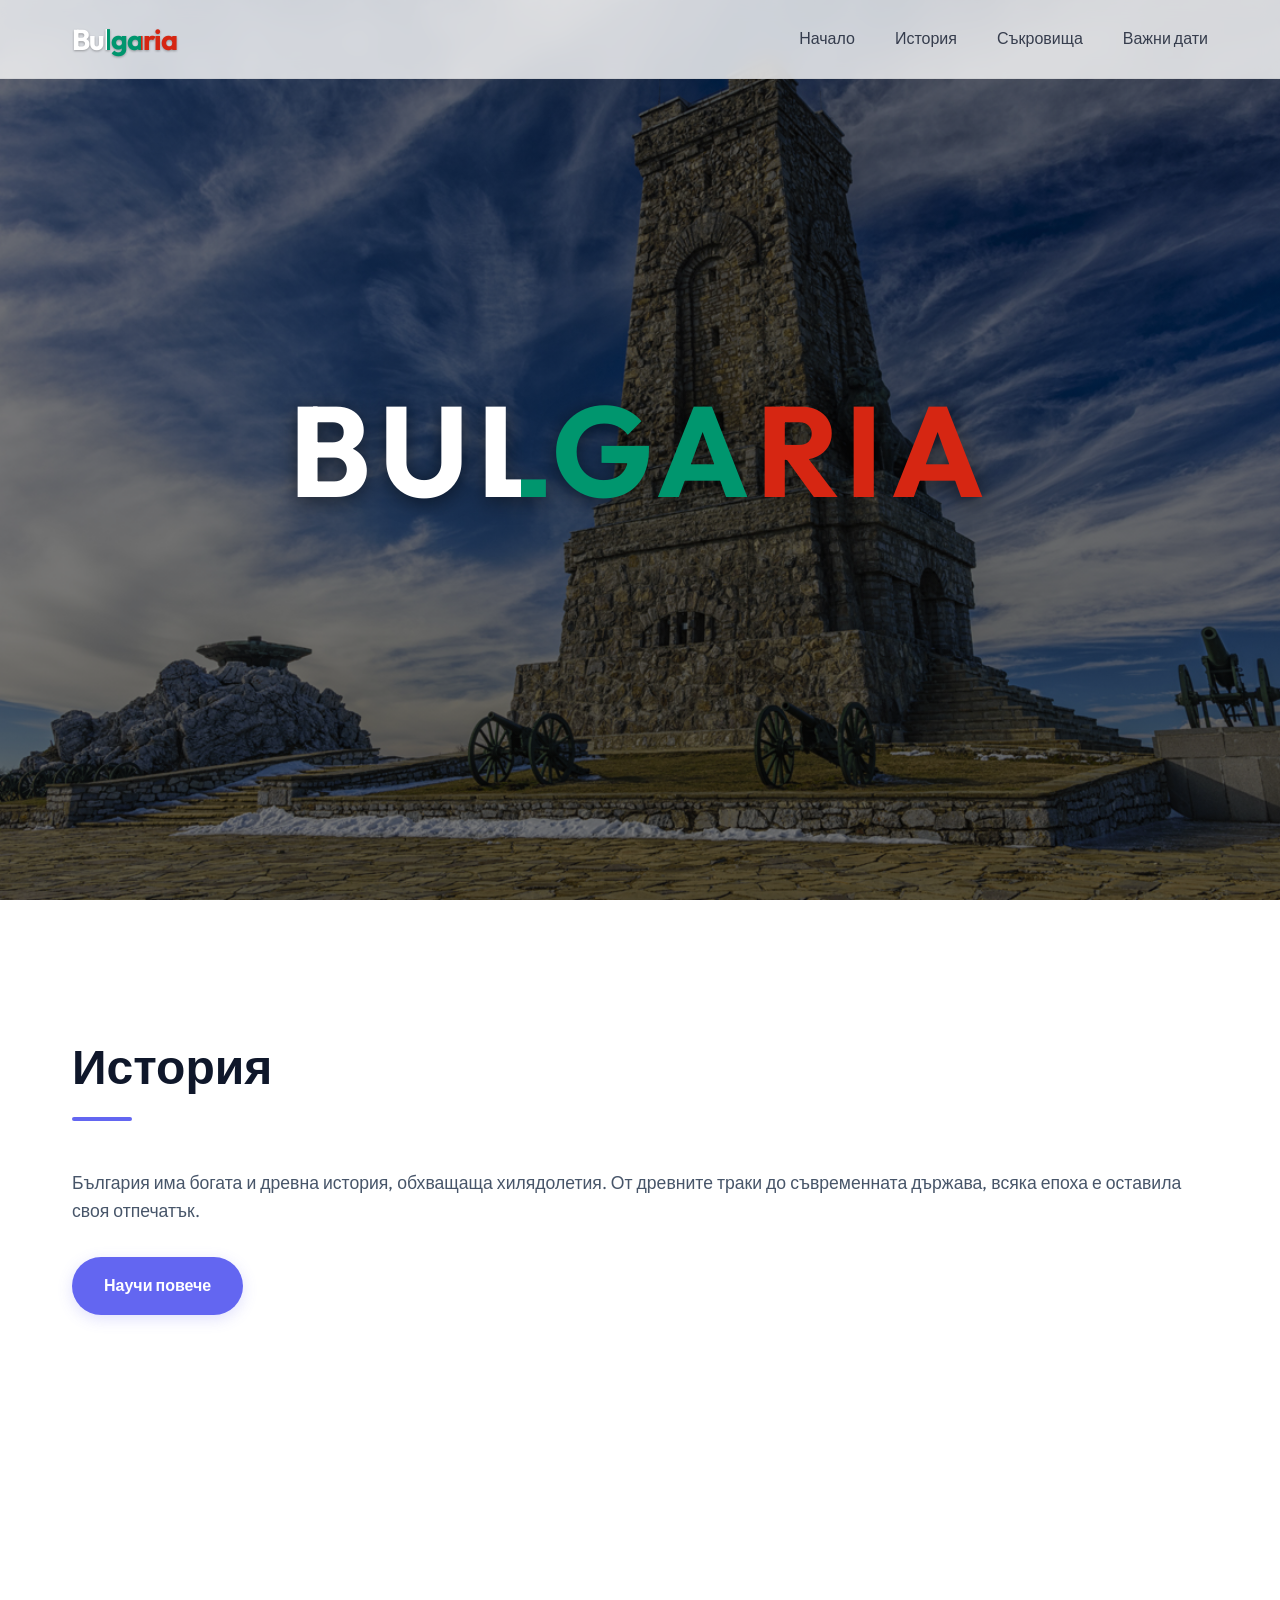
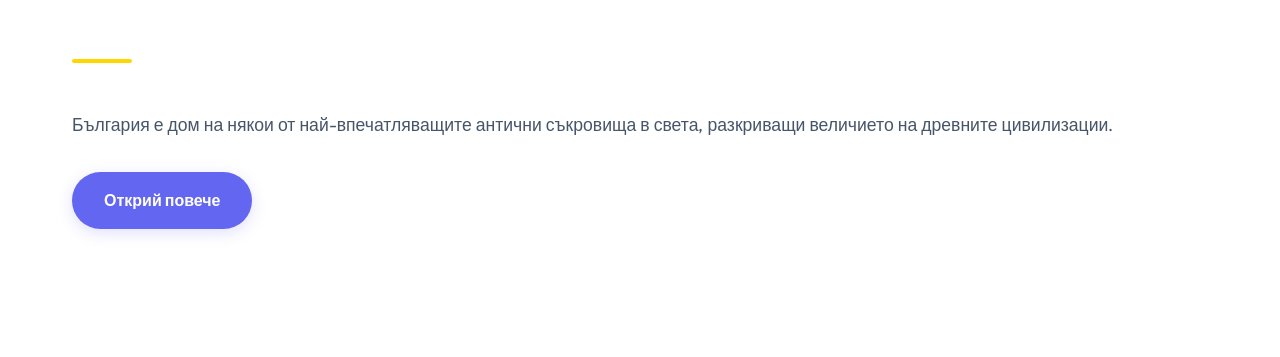
==== index.html @ aea5978f "първи commit" ====
<!DOCTYPE html>
<html lang="bg">
<head>
    <meta charset="UTF-8">
    <meta name="viewport" content="width=device-width, initial-scale=1.0">
    <title>Bulgaria</title>
    <meta name="description" content="Bulgaria - Официален уебсайт.">
    <!-- Google Fonts -->
    <link rel="preconnect" href="https://fonts.googleapis.com">
    <link rel="preconnect" href="https://fonts.gstatic.com" crossorigin>
    <link href="https://fonts.googleapis.com/css2?family=Outfit:wght@300;400;600;700&display=swap" rel="stylesheet">
    <!-- Font Awesome for icons -->
    <link rel="stylesheet" href="https://cdnjs.cloudflare.com/ajax/libs/font-awesome/6.4.0/css/all.min.css">
    <link rel="stylesheet" href="style.css">
    <link rel="icon" type="image/png" href="assets/bulgaria_flag.png">
</head>
<body>
    <header id="navbar">
        <nav class="container">
            <div class="logo">Bulgaria</div>
            <ul class="nav-links">
                <li><a href="#hero">Начало</a></li>
                <li><a href="#history">История</a></li>
                <li><a href="#treasures">Съкровища</a></li>
                <li><a href="dates.html">Важни дати</a></li>
            </ul>
            <div class="hamburger">
                <span class="bar"></span>
                <span class="bar"></span>
                <span class="bar"></span>
            </div>
        </nav>
    </header>

    <main>
        <section id="hero" class="hero-section">
            <div class="container">
                <div class="hero-content">
                    <h1 class="fade-in">Bulgaria</h1>
                </div>
            </div>
        </section>

        <section id="history" class="content-section">
            <div class="container">
                <h2 class="section-title left fade-in">История</h2>
                <div class="section-content fade-in">
                    <p style="margin-bottom: 2rem; font-size: 1.1rem; color: var(--text-secondary);">
                        България има богата и древна история, обхващаща хилядолетия. От древните траки до съвременната държава, всяка епоха е оставила своя отпечатък.
                    </p>
                    <a href="history.html" class="btn">Научи повече</a>
                </div>
            </div>
        </section>

        <section id="treasures" class="content-section treasures-banner">
            <div class="container">
                <h2 class="section-title left fade-in">Съкровища</h2>
                <div class="section-content fade-in">
                    <p style="margin-bottom: 2rem; font-size: 1.1rem; color: var(--text-secondary);">
                        България е дом на някои от най-впечатляващите антични съкровища в света, разкриващи величието на древните цивилизации.
                    </p>
                    <a href="treasures.html" class="btn">Открий повече</a>
                </div>
            </div>
        </section>
    </main>

    <script src="script.js"></script>
</body>
</html>
---- style.css ----
:root {
    --bg-color: #ffffff;
    --bg-card: #f8fafc;
    --text-primary: #0f172a;
    --text-secondary: #475569;
    --accent-color: #6366f1;
    --accent-glow: rgba(99, 102, 241, 0.2);
    --nav-bg: rgba(255, 255, 255, 0.8);
    --container-width: 1200px;
    --transition: all 0.3s ease;
}

* {
    margin: 0;
    padding: 0;
    box-sizing: border-box;
}

html {
    scroll-behavior: smooth;
}

body {
    font-family: 'Outfit', sans-serif;
    background-color: var(--bg-color);
    color: var(--text-primary);
    line-height: 1.6;
    overflow-x: hidden;
}

.container {
    max-width: var(--container-width);
    margin: 0 auto;
    padding: 0 2rem;
}

/* Header & Nav */
header {
    position: fixed;
    top: 0;
    width: 100%;
    z-index: 1000;
    background: var(--nav-bg);
    backdrop-filter: blur(10px);
    border-bottom: 1px solid rgba(0, 0, 0, 0.05);
    padding: 1rem 0;
    transition: transform 0.3s ease, background 0.3s ease, padding 0.3s ease;
}

header.nav-hidden {
    transform: translateY(-100%);
}

nav {
    display: flex;
    justify-content: space-between;
    align-items: center;
}

.logo {
    font-size: 1.8rem;
    font-weight: 700;
    letter-spacing: -1px;
    background: linear-gradient(to right, #ffffff 0%, #ffffff 33%, #00966e 33%, #00966e 66%, #d62612 66%, #d62612 100%);
    -webkit-background-clip: text;
    -webkit-text-fill-color: transparent;
    filter: drop-shadow(0 1px 1px rgba(0, 0, 0, 0.3));
}

.nav-links {
    display: flex;
    list-style: none;
    gap: 2.5rem;
}

.nav-links a {
    text-decoration: none;
    color: var(--text-primary);
    font-weight: 500;
    font-size: 1rem;
    transition: var(--transition);
    opacity: 0.8;
}

.nav-links a:hover {
    color: var(--accent-color);
    opacity: 1;
}

.hamburger {
    display: none;
    cursor: pointer;
}

.bar {
    display: block;
    width: 25px;
    height: 3px;
    margin: 5px auto;
    transition: var(--transition);
    background-color: var(--text-primary);
}

/* Hero Section */
.hero-section {
    padding: 0;
    display: flex;
    justify-content: center;
    align-items: center;
    min-height: 100vh;
    background: linear-gradient(rgba(0, 0, 0, 0.5), rgba(0, 0, 0, 0.5)), url('./assets/shipka1.jpg') center/cover no-repeat;
    background-color: #1a1a1a;
    color: #ffffff;
}

.hero-content h1 {
    font-size: 8rem;
    text-align: center;
    text-transform: uppercase;
    letter-spacing: 8px;
    font-weight: 700;
    background: linear-gradient(to right, #ffffff 0%, #ffffff 33%, #00966e 33%, #00966e 66%, #d62612 66%, #d62612 100%);
    -webkit-background-clip: text;
    -webkit-text-fill-color: transparent;
    filter: drop-shadow(0 4px 10px rgba(0, 0, 0, 0.5));
}



/* Content Sections */
.content-section {
    padding: 8rem 0;
    background-color: var(--bg-color);
}

.treasures-banner {
    background: linear-gradient(rgba(0, 0, 0, 0.7), rgba(0, 0, 0, 0.7)), url('./assets/bg tresure.jpg') center/cover no-repeat;
    background-attachment: fixed;
    color: white;
}

.treasures-banner .section-title {
    color: white;
}

.treasures-banner .section-title::after {
    background-color: #ffd700; /* Gold color for treasures */
}

.section-title {
    font-size: 3rem;
    margin-bottom: 3rem;
    text-align: center;
    position: relative;
    padding-bottom: 1rem;
}

.section-title::after {
    content: '';
    position: absolute;
    bottom: 0;
    left: 50%;
    transform: translateX(-50%);
    width: 60px;
    height: 4px;
    background-color: var(--accent-color);
    border-radius: 2px;
}

.section-title.left {
    text-align: left;
}

.section-title.left::after {
    left: 0;
    transform: none;
}

.btn {
    display: inline-block;
    padding: 1rem 2rem;
    background-color: var(--accent-color);
    color: white;
    text-decoration: none;
    border-radius: 50px;
    font-weight: 600;
    transition: var(--transition);
    border: none;
    cursor: pointer;
    box-shadow: 0 4px 15px var(--accent-glow);
}

.btn:hover {
    transform: translateY(-3px);
    box-shadow: 0 6px 20px var(--accent-glow);
    background-color: #4f46e5; /* Slightly darker than accent */
}

/* Animations */
.fade-in {
    animation: fadeIn 1s ease-out forwards;
}

@keyframes fadeIn {
    from { opacity: 0; transform: translateY(20px); }
    to { opacity: 1; transform: translateY(0); }
}

@media (max-width: 768px) {
    .hamburger {
        display: block;
    }
    .nav-links {
        display: none; /* Simple for now */
    }
}
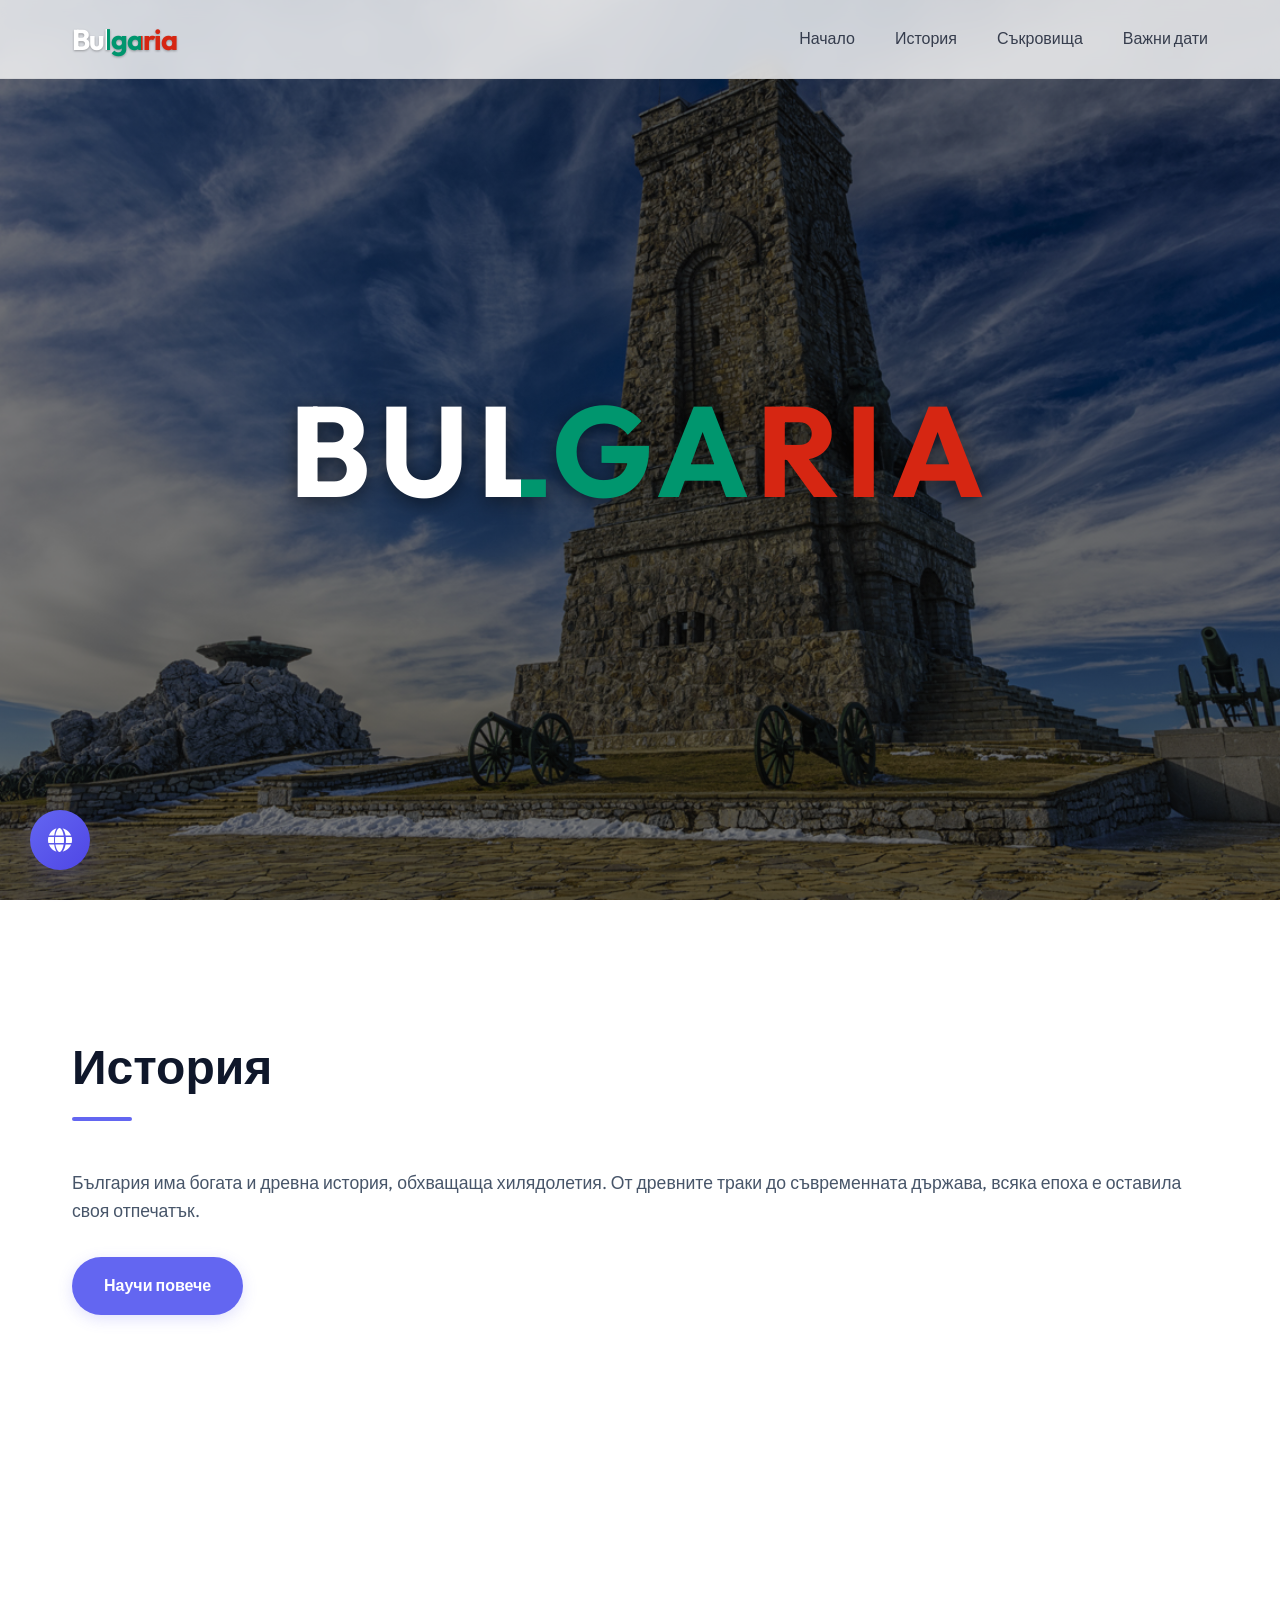
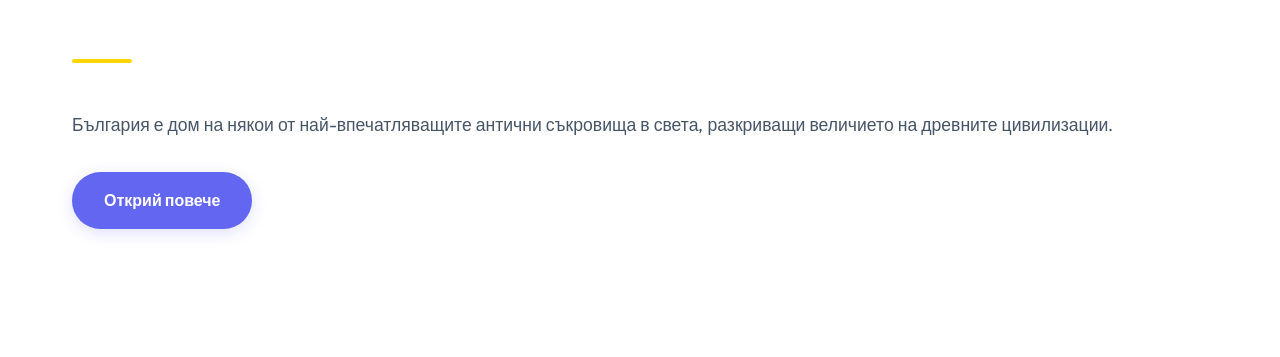
==== commit cc468153: "commit" ====
--- a/index.html
+++ b/index.html
@@ -19,10 +19,10 @@
         <nav class="container">
             <div class="logo">Bulgaria</div>
             <ul class="nav-links">
-                <li><a href="#hero">Начало</a></li>
-                <li><a href="#history">История</a></li>
-                <li><a href="#treasures">Съкровища</a></li>
-                <li><a href="dates.html">Важни дати</a></li>
+                <li><a href="#hero" data-i18n="nav_home">Начало</a></li>
+                <li><a href="#history" data-i18n="nav_history">История</a></li>
+                <li><a href="#treasures" data-i18n="nav_treasures">Съкровища</a></li>
+                <li><a href="dates.html" data-i18n="nav_dates">Важни дати</a></li>
             </ul>
             <div class="hamburger">
                 <span class="bar"></span>
@@ -43,29 +43,47 @@
 
         <section id="history" class="content-section">
             <div class="container">
-                <h2 class="section-title left fade-in">История</h2>
+                <h2 class="section-title left fade-in" data-i18n="history_title">История</h2>
                 <div class="section-content fade-in">
-                    <p style="margin-bottom: 2rem; font-size: 1.1rem; color: var(--text-secondary);">
+                    <p style="margin-bottom: 2rem; font-size: 1.1rem; color: var(--text-secondary);" data-i18n="history_desc">
                         България има богата и древна история, обхващаща хилядолетия. От древните траки до съвременната държава, всяка епоха е оставила своя отпечатък.
                     </p>
-                    <a href="history.html" class="btn">Научи повече</a>
+                    <a href="history.html" class="btn" data-i18n="btn_learn_more">Научи повече</a>
                 </div>
             </div>
         </section>
 
         <section id="treasures" class="content-section treasures-banner">
             <div class="container">
-                <h2 class="section-title left fade-in">Съкровища</h2>
+                <h2 class="section-title left fade-in" data-i18n="treasures_title">Съкровища</h2>
                 <div class="section-content fade-in">
-                    <p style="margin-bottom: 2rem; font-size: 1.1rem; color: var(--text-secondary);">
+                    <p style="margin-bottom: 2rem; font-size: 1.1rem; color: var(--text-secondary);" data-i18n="treasures_desc">
                         България е дом на някои от най-впечатляващите антични съкровища в света, разкриващи величието на древните цивилизации.
                     </p>
-                    <a href="treasures.html" class="btn">Открий повече</a>
+                    <a href="treasures.html" class="btn" data-i18n="btn_discover_more">Открий повече</a>
                 </div>
             </div>
         </section>
     </main>
 
+    <!-- Language Switcher -->
+    <div class="lang-switcher">
+        <button class="lang-btn" id="langBtn">
+            <i class="fas fa-globe"></i>
+        </button>
+        <div class="lang-options" id="langOptions">
+            <button class="lang-option" data-lang="bg" title="Български">
+                <img src="https://flagcdn.com/w40/bg.png" alt="Български">
+            </button>
+            <button class="lang-option" data-lang="en" title="English">
+                <img src="https://flagcdn.com/w40/gb.png" alt="English">
+            </button>
+            <button class="lang-option" data-lang="de" title="Deutsch">
+                <img src="https://flagcdn.com/w40/de.png" alt="Deutsch">
+            </button>
+        </div>
+    </div>
+
     <script src="script.js"></script>
 </body>
 </html>
--- a/style.css
+++ b/style.css
@@ -201,16 +201,173 @@
     animation: fadeIn 1s ease-out forwards;
 }
 
-@keyframes fadeIn {
-    from { opacity: 0; transform: translateY(20px); }
-    to { opacity: 1; transform: translateY(0); }
+/* Language Switcher */
+.lang-switcher {
+    position: fixed;
+    bottom: 30px;
+    left: 30px;
+    z-index: 2000;
+}
+
+.lang-btn {
+    width: 60px;
+    height: 60px;
+    border-radius: 50%;
+    background: linear-gradient(135deg, var(--accent-color), #4f46e5);
+    border: none;
+    color: white;
+    font-size: 1.5rem;
+    cursor: pointer;
+    box-shadow: 0 10px 25px var(--accent-glow);
+    transition: var(--transition);
+    display: flex;
+    justify-content: center;
+    align-items: center;
+    position: relative;
+    z-index: 2;
+}
+
+.lang-btn:hover {
+    transform: scale(1.1) rotate(15deg);
+    box-shadow: 0 15px 30px var(--accent-glow);
+}
+
+.lang-options {
+    position: absolute;
+    bottom: 75px;
+    left: 0;
+    display: flex;
+    flex-direction: column;
+    gap: 15px;
+    opacity: 0;
+    visibility: hidden;
+    transform: translateY(20px) scale(0.8);
+    transition: var(--transition);
+    transform-origin: bottom left;
+}
+
+.lang-options.active {
+    opacity: 1;
+    visibility: visible;
+    transform: translateY(0) scale(1);
+}
+
+.lang-option {
+    width: 50px;
+    height: 50px;
+    border-radius: 50%;
+    background: white;
+    border: 2px solid transparent;
+    cursor: pointer;
+    box-shadow: 0 5px 15px rgba(0,0,0,0.1);
+    transition: var(--transition);
+    overflow: hidden;
+    padding: 0;
+    display: flex;
+    justify-content: center;
+    align-items: center;
+}
+
+.lang-option img {
+    width: 100%;
+    height: 100%;
+    object-fit: cover;
+}
+
+.lang-option:hover {
+    transform: scale(1.1);
+    border-color: var(--accent-color);
+}
+
+@media (max-width: 768px) {
+    .lang-switcher {
+        bottom: 20px;
+        left: 20px;
+    }
+    .lang-btn {
+        width: 50px;
+        height: 50px;
+        font-size: 1.2rem;
+    }
+}
+
+/* Responsive Design */
+@media (max-width: 992px) {
+    .hero-content h1 {
+        font-size: 6rem;
+    }
 }
 
 @media (max-width: 768px) {
     .hamburger {
         display: block;
-    }
+        z-index: 1001;
+    }
+
+    .hamburger.active .bar:nth-child(2) {
+        opacity: 0;
+    }
+
+    .hamburger.active .bar:nth-child(1) {
+        transform: translateY(8px) rotate(45deg);
+    }
+
+    .hamburger.active .bar:nth-child(3) {
+        transform: translateY(-8px) rotate(-45deg);
+    }
+
     .nav-links {
-        display: none; /* Simple for now */
-    }
-}
+        position: fixed;
+        left: -100%;
+        top: 0;
+        flex-direction: column;
+        background-color: var(--bg-color);
+        width: 100%;
+        height: 100vh;
+        text-align: center;
+        transition: 0.3s;
+        box-shadow: 0 10px 27px rgba(0, 0, 0, 0.05);
+        padding-top: 8rem;
+        gap: 2rem;
+        z-index: 1000;
+    }
+
+    .nav-links.active {
+        left: 0;
+    }
+
+    .nav-links a {
+        font-size: 1.5rem;
+    }
+
+    .hero-content h1 {
+        font-size: 4rem;
+        letter-spacing: 4px;
+    }
+
+    .section-title {
+        font-size: 2.2rem;
+    }
+
+    .content-section {
+        padding: 5rem 0;
+    }
+
+    .container {
+        padding: 0 1.5rem;
+    }
+
+    .treasures-banner {
+        background-attachment: scroll;
+    }
+}
+
+@media (max-width: 480px) {
+    .hero-content h1 {
+        font-size: 3rem;
+    }
+
+    .logo {
+        font-size: 1.5rem;
+    }
+}
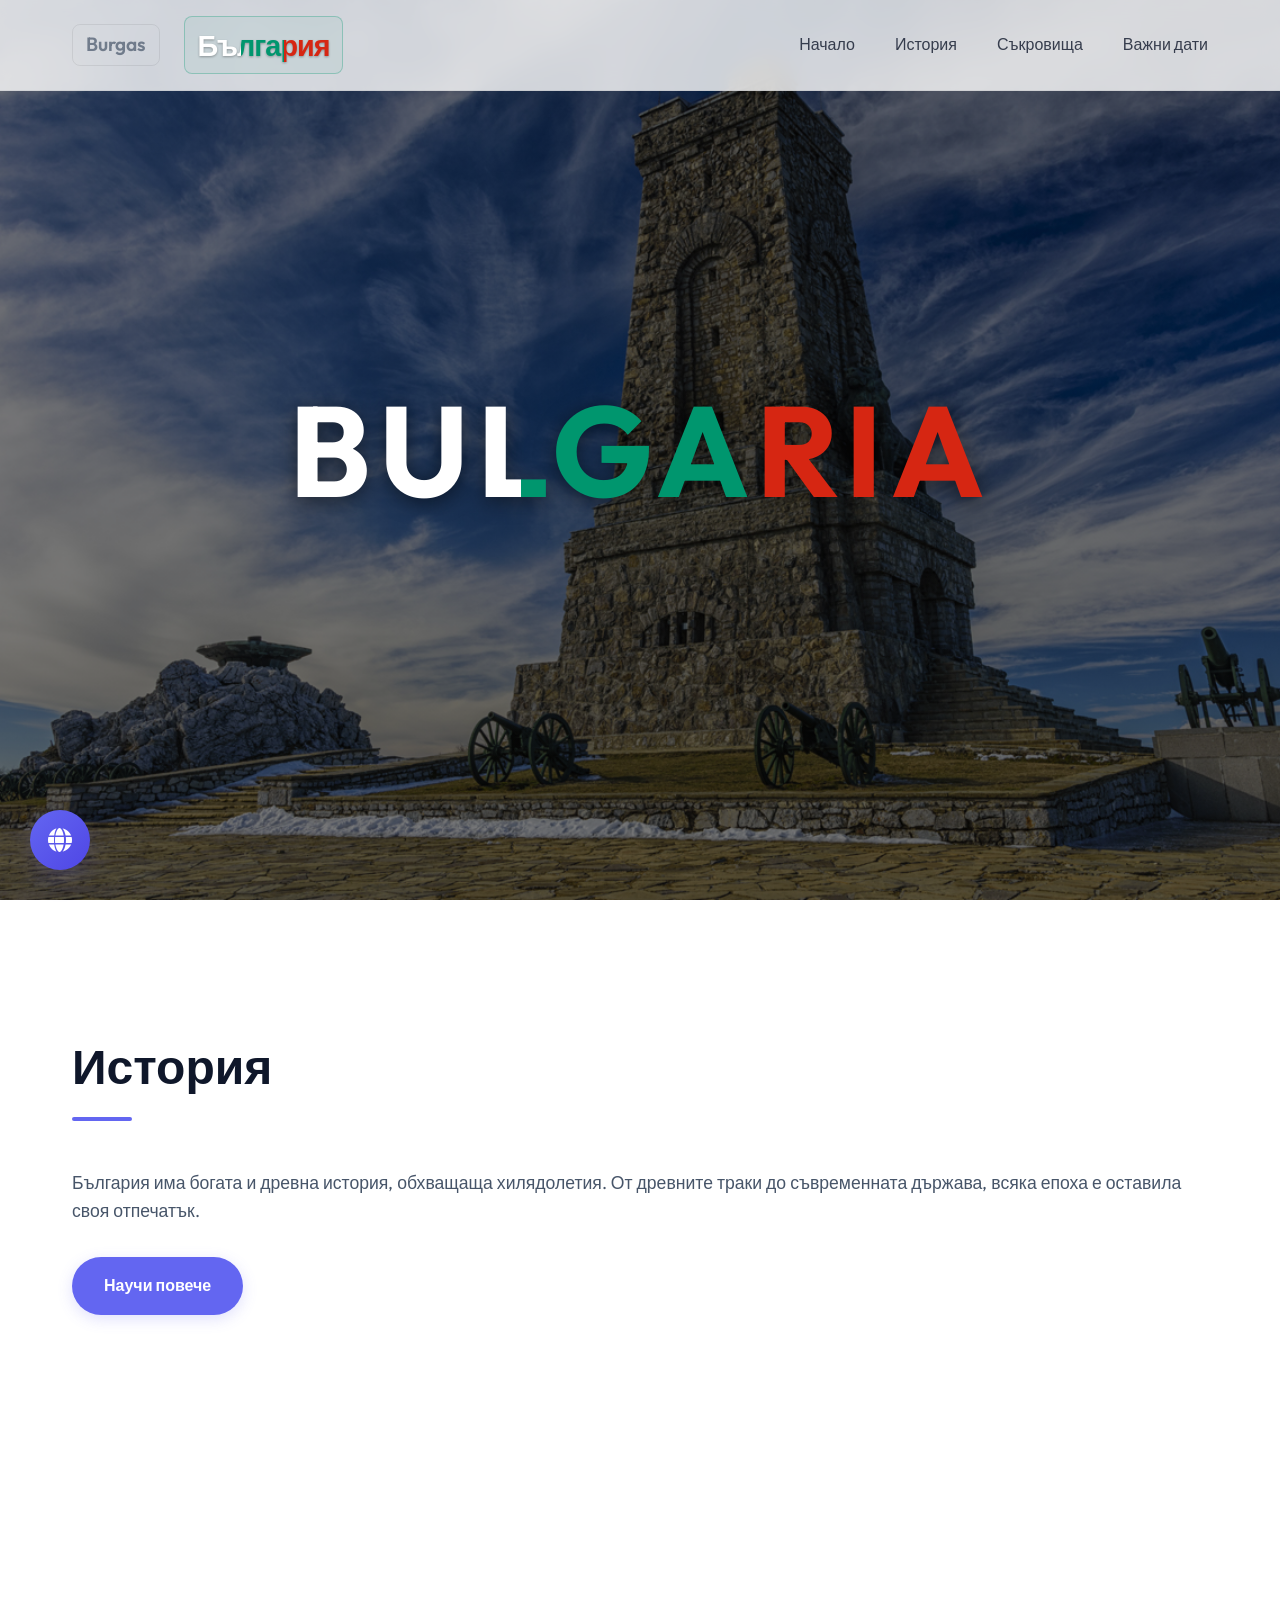
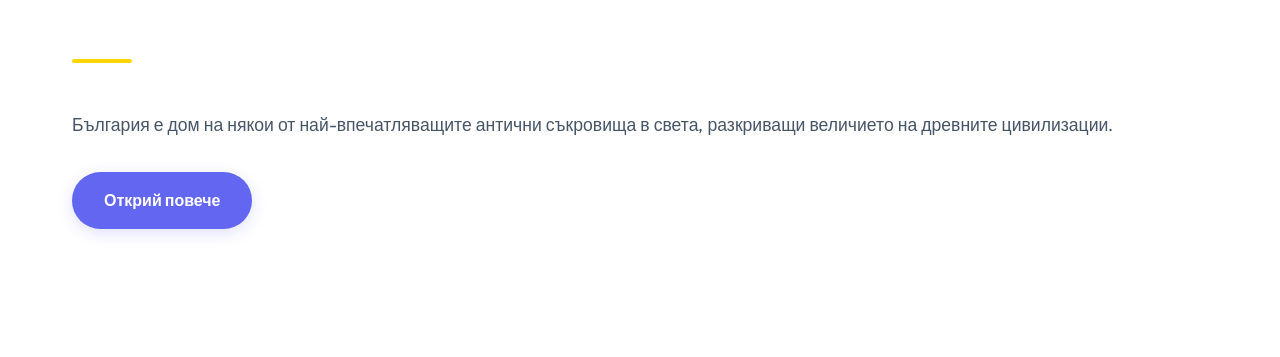
==== commit 2857678e: "3" ====
--- a/index.html
+++ b/index.html
@@ -17,7 +17,12 @@
 <body>
     <header id="navbar">
         <nav class="container">
-            <div class="logo">Bulgaria</div>
+            <div class="nav-brand">
+                <a href="burgas.html" class="burgas-link">Burgas</a>
+                <a href="index.html" class="logo-link active">
+                    <div class="logo">Bulgaria</div>
+                </a>
+            </div>
             <ul class="nav-links">
                 <li><a href="#hero" data-i18n="nav_home">Начало</a></li>
                 <li><a href="#history" data-i18n="nav_history">История</a></li>
@@ -73,13 +78,22 @@
         </button>
         <div class="lang-options" id="langOptions">
             <button class="lang-option" data-lang="bg" title="Български">
-                <img src="https://flagcdn.com/w40/bg.png" alt="Български">
+                <img src="assets/bulgaria.png" alt="Български">
             </button>
             <button class="lang-option" data-lang="en" title="English">
-                <img src="https://flagcdn.com/w40/gb.png" alt="English">
+                <img src="assets/england.jpg" alt="English">
             </button>
             <button class="lang-option" data-lang="de" title="Deutsch">
-                <img src="https://flagcdn.com/w40/de.png" alt="Deutsch">
+                <img src="assets/germany.png" alt="Deutsch">
+            </button>
+            <button class="lang-option" data-lang="el" title="Ελληνικά">
+                <img src="assets/greece.png" alt="Ελληνικά">
+            </button>
+            <button class="lang-option" data-lang="fr" title="Français">
+                <img src="assets/french.png" alt="Français">
+            </button>
+            <button class="lang-option" data-lang="zh" title="中文">
+                <img src="assets/china.png" alt="中文">
             </button>
         </div>
     </div>
--- a/style.css
+++ b/style.css
@@ -55,6 +55,44 @@
     display: flex;
     justify-content: space-between;
     align-items: center;
+}
+
+.nav-brand {
+    display: flex;
+    align-items: center;
+    gap: 1.5rem;
+}
+
+.burgas-link {
+    text-decoration: none;
+    font-size: 1.2rem;
+    font-weight: 600;
+    color: var(--text-secondary);
+    padding: 0.3rem 0.8rem;
+    border: 1px solid rgba(0,0,0,0.1);
+    border-radius: 8px;
+    transition: var(--transition);
+    opacity: 0.7;
+}
+
+.burgas-link:hover, .burgas-link.active {
+    opacity: 1;
+    color: var(--accent-color);
+    border-color: var(--accent-color);
+    background: rgba(99, 102, 241, 0.05);
+}
+
+.logo-link {
+    text-decoration: none;
+    transition: var(--transition);
+    padding: 0.3rem 0.8rem;
+    border-radius: 8px;
+    border: 1px solid transparent;
+}
+
+.logo-link.active {
+    border-color: rgba(0, 150, 110, 0.3);
+    background: rgba(0, 150, 110, 0.05);
 }
 
 .logo {
@@ -370,4 +408,13 @@
     .logo {
         font-size: 1.5rem;
     }
-}
+
+    .nav-brand {
+        gap: 0.8rem;
+    }
+
+    .burgas-link {
+        font-size: 1rem;
+        padding: 0.2rem 0.5rem;
+    }
+}
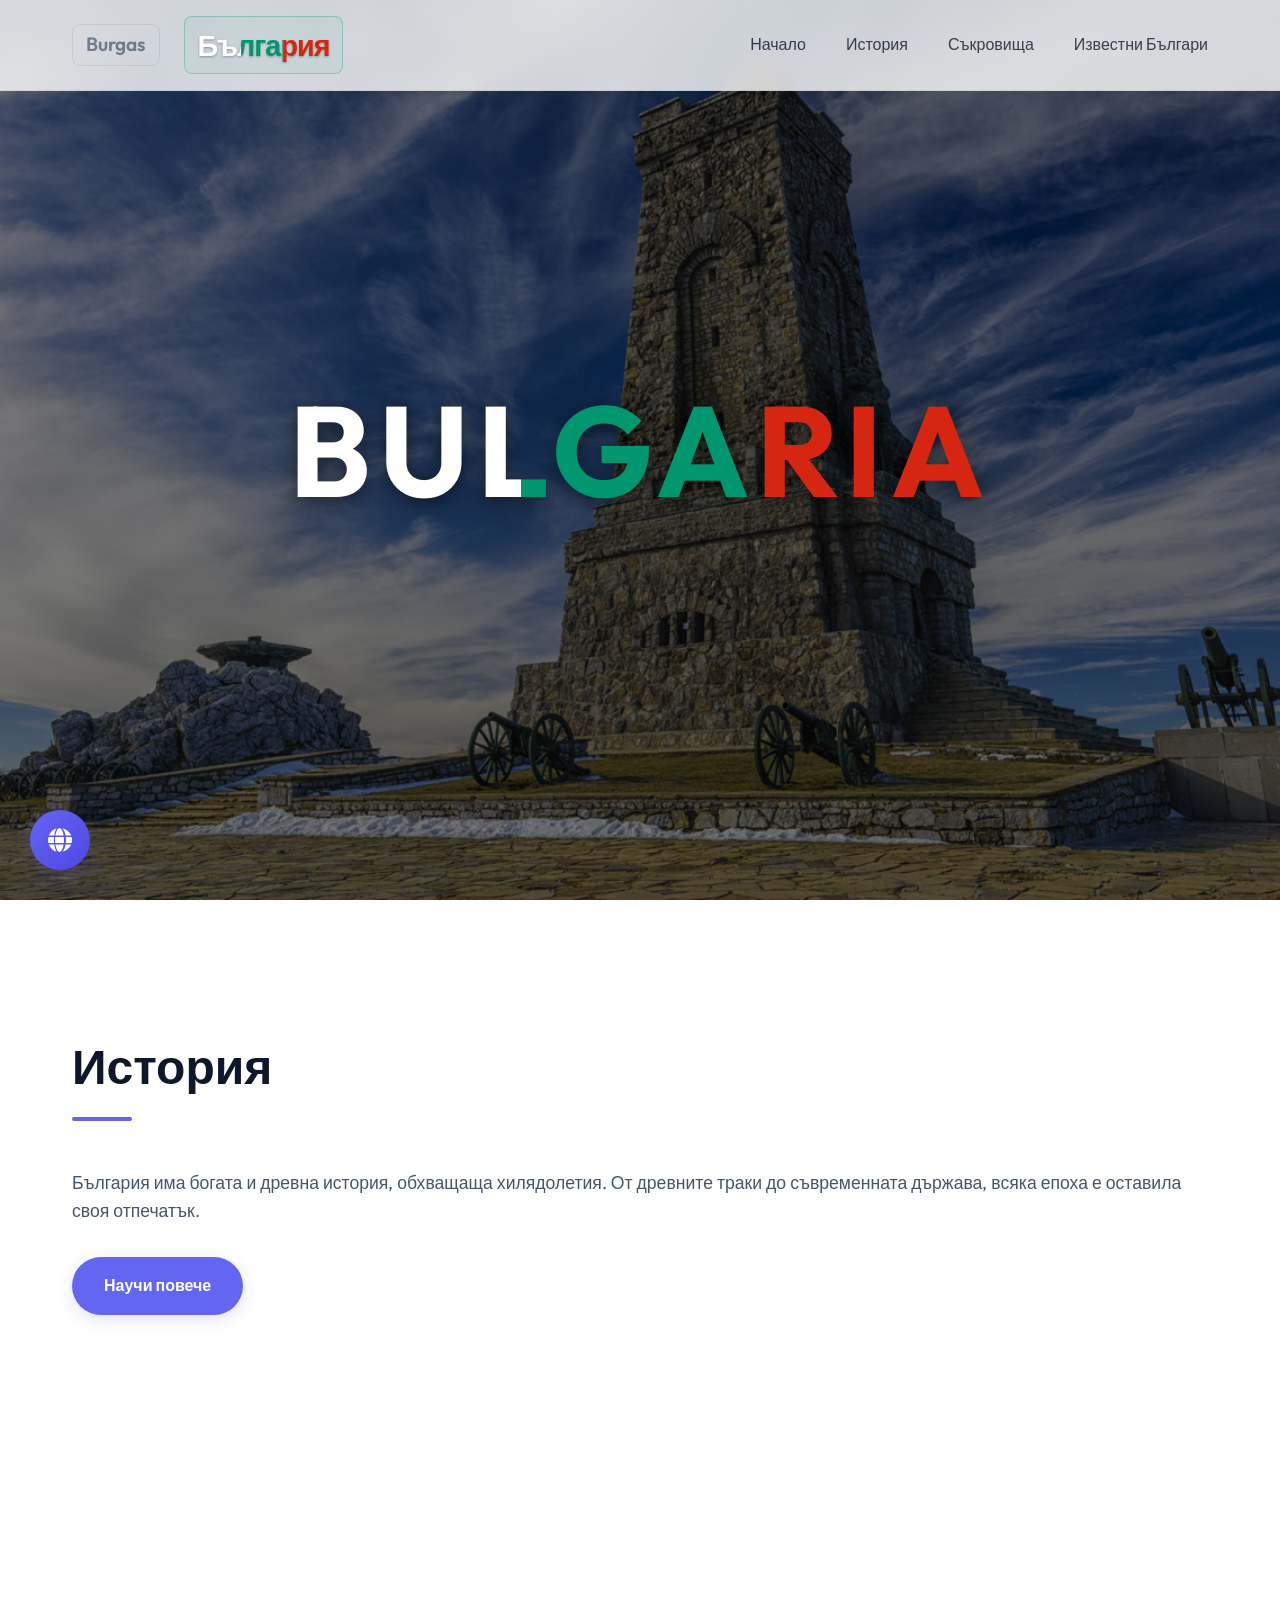
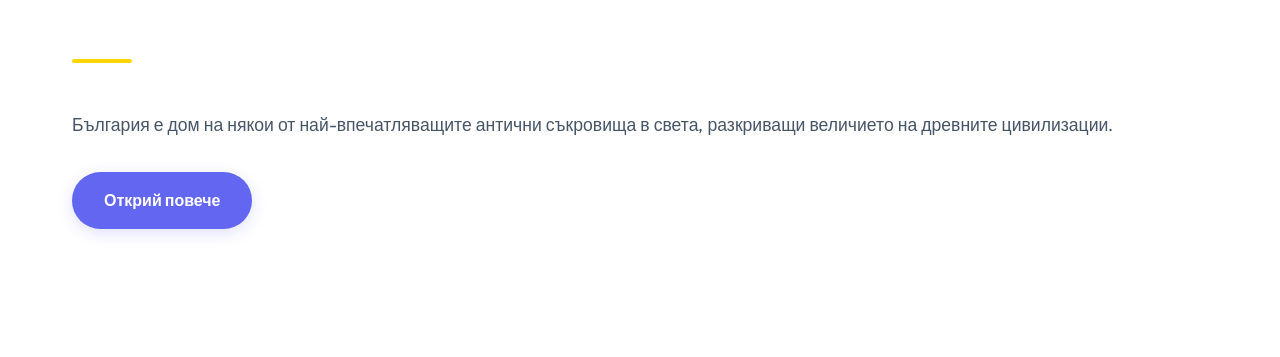
==== commit 149b5b23: "fsa" ====
--- a/index.html
+++ b/index.html
@@ -27,7 +27,7 @@
                 <li><a href="#hero" data-i18n="nav_home">Начало</a></li>
                 <li><a href="#history" data-i18n="nav_history">История</a></li>
                 <li><a href="#treasures" data-i18n="nav_treasures">Съкровища</a></li>
-                <li><a href="dates.html" data-i18n="nav_dates">Важни дати</a></li>
+                <li><a href="famous-bulgarians.html" data-i18n="nav_famous">Известни Българи</a></li>
             </ul>
             <div class="hamburger">
                 <span class="bar"></span>
--- a/style.css
+++ b/style.css
@@ -406,15 +406,15 @@
     }
 
     .logo {
-        font-size: 1.5rem;
+        font-size: 1.2rem;
     }
 
     .nav-brand {
-        gap: 0.8rem;
+        gap: 0.5rem;
     }
 
     .burgas-link {
-        font-size: 1rem;
-        padding: 0.2rem 0.5rem;
-    }
-}
+        font-size: 0.9rem;
+        padding: 0.2rem 0.4rem;
+    }
+}
